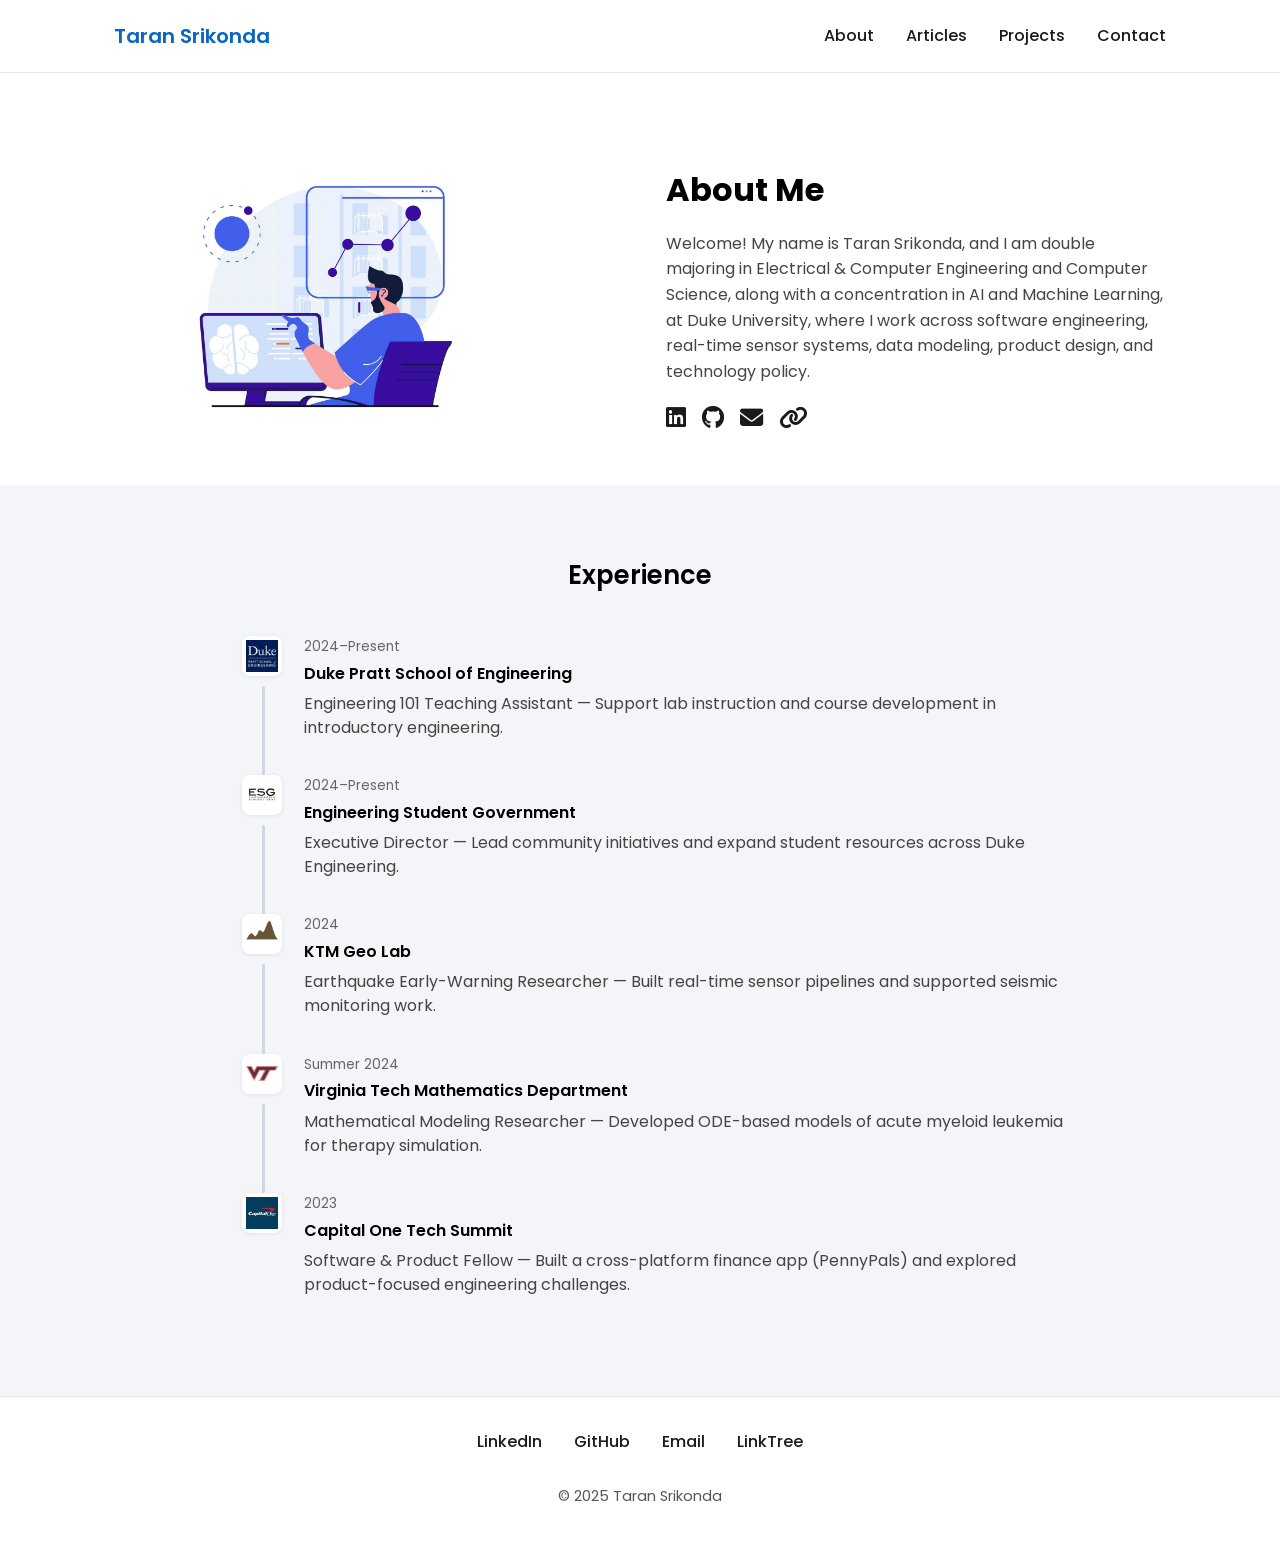
==== about.html @ 38e8a027 "Initial website upload" ====
<!doctype html>
<html lang="en">
<head>
  <meta charset="utf-8" />
  <meta name="viewport" content="width=device-width, initial-scale=1" />
  <title>About — Taran Srikonda</title>
  <meta name="description" content="About Taran Srikonda — Duke ECE/CS student working on EEWS technology, computational biology, and product development." />
  <link rel="stylesheet" href="styles/main1.css" />
  <link rel="stylesheet" href="https://cdnjs.cloudflare.com/ajax/libs/font-awesome/6.4.0/css/all.min.css">
  <style>
    /* Override timeline styles to create gaps between icons */
    .timeline::before {
      display: none !important;
    }

    .timeline-item::before {
      content: "";
      position: absolute;
      left: 12px;
      top: 50px;
      bottom: -2.2rem;
      width: 3px;
      background: #d0d7e2;
      border-radius: 2px;
      z-index: 0;
    }

    .timeline-item:last-child::before {
      display: none;
    }

    .timeline-item .timeline-icon {
      position: relative;
      flex-shrink: 0;
      z-index: 2;
    }
  </style>
</head>

<body>
  <header>
    <div class="container nav-container">
      <a class="brand" href="index.html" aria-label="Home">Taran Srikonda</a>

      <button class="hamburger" aria-label="Open menu">
        <span></span>
        <span></span>
        <span></span>
      </button>

      <ul class="nav__list" role="menubar">
        <li><a href="about.html">About</a></li>
        <li><a href="articles.html">Articles</a></li>
        <li><a href="projects.html">Projects</a></li>
        <li><a role="menuitem" href="index.html#contact" class="nav__cta">Contact</a></li>
      </ul>

      <nav class="nav-overlay">
        <button class="close-btn" aria-label="Close menu">&times;</button>
        <ul role="menubar">
          <li><a href="about.html">About</a></li>
          <li><a href="articles.html">Articles</a></li>
          <li><a href="projects.html">Projects</a></li>
          <li><a href="index.html#contact">Contact</a></li>
        </ul>
      </nav>
    </div>
  </header>

  <main>

    <section class="about-hero">
      <div class="container about-flex">
        <img src="img/scientist.png" alt="Scientist illustration" class="about-illustration">

        <div class="about-text">
          <h2>About Me</h2>
          <p>
            Welcome! My name is Taran Srikonda, and I am double majoring in Electrical & Computer Engineering and Computer Science, along with a concentration in AI and Machine Learning, at Duke University,
            where I work across software engineering, real-time sensor systems, data modeling,
            product design, and technology policy.
          </p>

          <div class="social-links">
            <a href="https://www.linkedin.com/in/taran-srikonda-ab4564234" target="_blank"><i class="fab fa-linkedin"></i></a>
            <a href="https://github.com/tarans65" target="_blank"><i class="fab fa-github"></i></a>
            <a href="mailto:tsrikonda654@gmail.com"><i class="fas fa-envelope"></i></a>
            <a href="https://linktr.ee/Taran_Sr" target="_blank"><i class="fas fa-link"></i></a>
          </div>
        </div>
      </div>
    </section>

    <!-- Experience Timeline -->
    <section class="experience">
      <h2 class="experience__title">Experience</h2>

      <div class="timeline">

        <!-- Duke Pratt -->
        <div class="timeline-item">
          <div class="timeline-icon">
            <img src="img/PrattEngineeringAssistant.jpg" alt="Duke Pratt School of Engineering">
          </div>
          <div>
            <div class="timeline-date">2024–Present</div>
            <div class="timeline-content">
              <h3>Duke Pratt School of Engineering</h3>
              <p>Engineering 101 Teaching Assistant — Support lab instruction and course development in introductory engineering.</p>
            </div>
          </div>
        </div>

        <!-- ESG -->
        <div class="timeline-item">
          <div class="timeline-icon">
            <img src="img/dukeesg.jpg" alt="Engineering Student Government">
          </div>
          <div>
            <div class="timeline-date">2024–Present</div>
            <div class="timeline-content">
              <h3>Engineering Student Government</h3>
              <p>Executive Director — Lead community initiatives and expand student resources across Duke Engineering.</p>
            </div>
          </div>
        </div>

        <!-- KTM GeoLab -->
        <div class="timeline-item">
          <div class="timeline-icon">
            <img src="img/KTMGEOLABPNG.png" alt="KTM GeoLab">
          </div>
          <div>
            <div class="timeline-date">2024</div>
            <div class="timeline-content">
              <h3>KTM Geo Lab</h3>
              <p>Earthquake Early-Warning Researcher — Built real-time sensor pipelines and supported seismic monitoring work.</p>
            </div>
          </div>
        </div>

        <!-- Virginia Tech -->
        <div class="timeline-item">
          <div class="timeline-icon">
            <img src="img/virginiatech.png" alt="Virginia Tech">
          </div>
          <div>
            <div class="timeline-date">Summer 2024</div>
            <div class="timeline-content">
              <h3>Virginia Tech Mathematics Department</h3>
              <p>Mathematical Modeling Researcher — Developed ODE-based models of acute myeloid leukemia for therapy simulation.</p>
            </div>
          </div>
        </div>

        <!-- Capital One -->
        <div class="timeline-item">
          <div class="timeline-icon">
            <img src="img/CapitalOne.jpg" alt="Capital One">
          </div>
          <div>
            <div class="timeline-date">2023</div>
            <div class="timeline-content">
              <h3>Capital One Tech Summit</h3>
              <p>Software & Product Fellow — Built a cross-platform finance app (PennyPals) and explored product-focused engineering challenges.</p>
            </div>
          </div>
        </div>

      </div>
    </section>

  </main>

  <footer>
    <div class="footer__inner">
      <div class="footer-links">
        <a href="https://www.linkedin.com/in/taran-srikonda-ab4564234" target="_blank">LinkedIn</a>
        <a href="https://github.com/tarans65" target="_blank">GitHub</a>
        <a href="mailto:tsrikonda654@gmail.com">Email</a>
        <a href="https://linktr.ee/Taran_Sr" target="_blank">LinkTree</a>
      </div>

      <p class="footer-copy">© 2025 Taran Srikonda</p>
    </div>
  </footer>

  <script>
    const hamburger = document.querySelector('.hamburger');
    const navOverlay = document.querySelector('.nav-overlay');
    const closeBtn = document.querySelector('.close-btn');

    hamburger.addEventListener('click', () => {
      navOverlay.classList.add('active');
      hamburger.classList.add('hide');
    });

    closeBtn.addEventListener('click', () => {
      navOverlay.classList.remove('active');
      hamburger.classList.remove('hide');
    });
  </script>

</body>
</html>
---- styles/main1.css ----
/* =========================================================
   BASE & GLOBAL STYLES
========================================================= */
@import url('https://fonts.googleapis.com/css2?family=Poppins:wght@400;500;600;700&display=swap');

* {
  box-sizing: border-box;
}

html, body {
  margin: 0;
  padding: 0;
  font-family: 'Poppins', sans-serif;
  line-height: 1.6;
  background-color: #ffffff;
  scroll-behavior: smooth;
}

img {
  max-width: 100%;
  display: block;
}

a {
  color: inherit;
  text-decoration: none;
}

ul {
  padding: 0;
  margin: 0;
  list-style: none;
}

.container {
  max-width: 1100px;
  margin: 0 auto;
  padding: 0 1.5rem;
}


/* =========================================================
   HEADER 
========================================================= */

header {
  background: #fff;
  border-bottom: 1px solid #e5e7eb;
}

header .container {
  height: 72px;
  display: flex;
  justify-content: space-between;
  align-items: center;
}

.brand {
  font-size: 1.25rem;
  font-weight: 600;
  color: #0a66c2;
}

.nav__list {
  display: flex;
  gap: 2rem;
  align-items: center;
}

.nav__list a {
  font-weight: 500;
  color: #1a1a1a;
  transition: 0.2s ease;
}

.nav__list a:hover,
.nav__list .active {
  color: #0a66c2;
}

/* Mobile nav control */
.hamburger {
  display: none;
  flex-direction: column;
  gap: 5px;
  background: none;
  border: none;
  cursor: pointer;
}

.hamburger span {
  width: 26px;
  height: 3px;
  background: #333;
}

.nav-overlay {
  position: fixed;
  top: 0;
  left: -100%;
  width: 100%;
  height: 100%;
  background: #eef2f7;
  padding: 2rem;
  transition: left 0.3s ease;
}

.nav-overlay.active {
  left: 0;
}

.close-btn {
  font-size: 2.25rem;
  border: none;
  background: none;
  cursor: pointer;
  display: block;
  margin-left: auto;
}

.nav-overlay ul li {
  margin: 1.3rem 0;
}

.nav-overlay ul li a {
  font-size: 1.25rem;
  font-weight: 500;
}


/* =========================================================
   HERO (HOME + ABOUT)
========================================================= */

.hero {
  padding: 3rem 0 2rem;
  text-align: center;
}

.hero__inner {
  display: flex;
  justify-content: center;
  align-items: center;
  gap: 3rem;
  text-align: left;
  margin-top: 1.5rem;
}

.hero__photo {
  width: 230px;
  height: 230px;
  border-radius: 70px;
  overflow: hidden;
}

.hero__photo img {
  width: 115%;
  height: 115%;
  object-position: center 20%;
  object-fit: cover;
}

.hero__title {
  font-size: 2.35rem;
  font-weight: 700;
}

.hero__lede {
  max-width: 55ch;
  font-size: 1rem;
  color: #444;
}

.social-links {
  display: flex;
  gap: 16px;
  margin-top: 0.75rem;
}

.social-links a {
  font-size: 1.5rem;
  color: #1a1a1a;
  transition: color 0.2s ease;
}

.social-links a:hover {
  color: #0a66c2;
}


/* =========================================================
   "WHAT I WORK ON" (HOME PAGE)
========================================================= */

.section-title {
  margin-top: 2rem;
  font-size: 1.65rem;
  font-weight: 600;
  text-align: left;
}

.work-item {
  margin-top: 1.5rem;
}

.work-item h3 {
  font-size: 1.1rem;
  font-weight: 600;
}

.work-item p {
  max-width: 70ch;
  color: #444;
}


/* =========================================================
   CONTACT SECTION 
========================================================= */

#contact {
  background: #f9fafb;
  padding: 3rem 1rem;
}

.contact-container {
  max-width: 520px;
  margin: 0 auto;
  text-align: center;
}

.contact-container h2 {
  font-size: 1.65rem;
  margin-bottom: 0.5rem;
}

.contact-subtitle {
  font-size: 0.95rem;
  color: #666;
  margin-bottom: 2rem;
}

.contact-form input,
.contact-form textarea {
  width: 100%;
  font-size: 1rem;
  padding: 0.9rem;
  border: 1px solid #d1d5db;
  border-radius: 10px;
  margin-bottom: 1.2rem;
}

.contact-form button {
  width: 100%;
  padding: 1rem;
  font-size: 1rem;
  background: #0a66c2;
  color: #fff;
  border-radius: 10px;
  border: none;
  cursor: pointer;
  margin-top: 0.3rem;
  transition: 0.2s ease;
}

.contact-form button:hover {
  background: #0957a5;
}

.direct-email {
  margin-top: 1rem;
  font-size: 0.9rem;
}

.direct-email a {
  color: #0a66c2;
  font-weight: 600;
}


/* =========================================================
   ARTICLES PAGE — MODERN STYLE (unchanged)
========================================================= */

.article-intro {
  padding: 2.5rem 0 1rem;
}

.write-about-grid {
  display: grid;
  grid-template-columns: repeat(auto-fit, minmax(260px, 1fr));
  gap: 2rem;
  max-width: 900px;
  margin: 0 auto;
  text-align: center;
}

.write-about-item .icon {
  font-size: 2.1rem;
  color: #0a66c2;
  margin-bottom: 0.4rem;
}

.article-filters {
  display: flex;
  justify-content: center;
  gap: 0.8rem;
  margin-bottom: 2rem;
  flex-wrap: wrap;
}

.filter-btn {
  padding: 0.45rem 1.2rem;
  border-radius: 999px;
  background: #eef2f7;
  border: none;
  cursor: pointer;
  font-size: 0.9rem;
}

.filter-btn.active {
  background: #0a66c2;
  color: white;
}

.modern-grid {
  display: grid;
  grid-template-columns: repeat(auto-fit, minmax(310px, 1fr));
  gap: 2rem;
}

.article-card {
  border-radius: 12px;
  background: white;
  box-shadow: 0 2px 6px rgba(0,0,0,0.08);
  transition: 0.2s ease;
}

.article-card:hover {
  transform: translateY(-4px);
  box-shadow: 0 7px 15px rgba(0,0,0,0.12);
}

/* Ensures all article thumbnails fill the card evenly */
.article-card img {
  width: 100%;
  height: 220px;          /* standard height for uniform grid */
  object-fit: cover;      /* fills the card without distortion */
  object-position: center; /* center crop */
  border-radius: 12px 12px 0 0;
}


.article-content {
  padding: 1.1rem;
}

.tag {
  background: #eef2f7;
  padding: 0.3rem 0.7rem;
  border-radius: 999px;
  font-size: 0.75rem;
  color: #0a66c2;
}

.date {
  font-size: 0.75rem;
  color: #777;
  margin-left: 0.4rem;
}

.read-more {
  color: #0a66c2;
  font-weight: 600;
}


/* =========================================================
   FOOTER 
========================================================= */

footer {
  border-top: 1px solid #e5e7eb;
  padding: 2rem 0;
  text-align: center;
}

.footer__inner {
  display: flex;
  flex-direction: column;
  gap: 1rem;
}

.footer-links {
  display: flex;
  gap: 2rem;
  justify-content: center;
}

.footer-links a {
  font-weight: 500;
  color: #1a1a1a;
}

.footer-links a:hover {
  color: #0a66c2;
}

.footer-copy {
  color: #555;
  font-size: 0.9rem;
}


/* =========================================================
   MOBILE RESPONSIVE
========================================================= */

@media (max-width: 768px) {
  .nav__list {
    display: none;
  }

  .hamburger {
    display: flex;
  }

  .hero__inner {
    flex-direction: column;
    text-align: center;
  }

  .modern-grid {
    grid-template-columns: 1fr;
  }
}
/* ====== HOMEPAGE WORK SECTION (Override Only) ====== */

.resources {
  background: #f5f7fa;
  padding: 3rem 0 4rem;
}

.resources__title {
  text-align: center;
  font-size: 1.75rem;
  font-weight: 600;
  margin-bottom: 2rem;
}

.work-grid {
  display: grid;
  grid-template-columns: repeat(auto-fit, minmax(260px, 1fr));
  gap: 2rem;
}

.work-card {
  background: #ffffff;
  padding: 1.8rem;
  border-radius: 14px;
  text-align: center;
  box-shadow: 0 2px 6px rgba(0,0,0,0.08);
  transition: 0.2s ease;
}

.work-card:hover {
  transform: translateY(-4px);
  box-shadow: 0 7px 14px rgba(0,0,0,0.12);
}

.work-icon {
  font-size: 2.2rem;
  color: #0a66c2;
  margin-bottom: 0.7rem;
}

.work-title {
  font-size: 1.15rem;
  font-weight: 600;
  margin-bottom: 0.5rem;
}

.work-card p {
  color: #444;
  margin-bottom: 0.8rem;
}

.work-link {
  color: #0a66c2;
  font-weight: 600;
  font-size: 0.9rem;
}

.work-link:hover {
  text-decoration: underline;
}

/* =========================================================
   PROJECTS PAGE
========================================================= */

/* Blue shaded header section */
.project-banner {
  background: #f0f4fa; /* light blue tint  */
  padding: 2.5rem 0;
  margin-bottom: 2.5rem;
}

.project-banner-box {
  background: #ffffff;
  border-left: 6px solid #0a66c2;
  padding: 1.6rem 2rem;
  max-width: 900px;
  margin: 0 auto;
  border-radius: 8px;
}

.project-banner-box h3 {
  margin: 0 0 0.5rem 0;
  font-size: 1.45rem;
  font-weight: 600;
}

.project-banner-box p {
  margin: 0;
  color: #555;
  font-size: 0.96rem;
}

/* Projects grid */
.project-section {
  padding: 1rem 0 4rem;
}

.project-grid-new {
  display: grid;
  grid-template-columns: repeat(auto-fit, minmax(380px, 1fr));
  gap: 2rem;
  max-width: 1100px;
  margin: 0 auto;
}

/* Card styling */
.proj-card {
  background: #ffffff;
  border-radius: 14px;
  overflow: hidden;
  box-shadow: 0 2px 8px rgba(0,0,0,0.08);
  transition: 0.25s ease;
}

.proj-card:hover {
  transform: translateY(-4px);
  box-shadow: 0 7px 18px rgba(0,0,0,0.12);
}

/* PERFECT IMAGE FITTING */
.proj-img img {
  width: 100%;
  height: 220px;        /* consistent height */
  object-fit: cover;    /* crop properly */
  object-position: center;
}

/* Card body */
.proj-body {
  padding: 1.35rem 1.35rem 1.6rem;
}

.proj-tags {
  margin-bottom: 0.75rem;
}

.proj-tags span {
  background: #eef2f7;
  color: #0a66c2;
  padding: 0.28rem 0.65rem;
  border-radius: 999px;
  font-size: 0.75rem;
  font-weight: 500;
  margin-right: 0.4rem;
}

.proj-body h3 {
  margin: 0.35rem 0 0.55rem;
  font-size: 1.15rem;
  font-weight: 600;
}

.proj-body p {
  color: #444;
  line-height: 1.55;
  margin-bottom: 1rem;
}

.proj-link {
  color: #0a66c2;
  font-weight: 600;
  font-size: 0.95rem;
  display: inline-block;
  margin-top: 0.4rem;
}

.proj-link:hover {
  text-decoration: underline;
}

/* MOBILE */
@media (max-width: 768px) {
  .project-grid-new {
    grid-template-columns: 1fr;
  }
  
  .proj-img img {
    height: 200px;
  }
}

/* PennyPals image: reduced cropping but still fills nicely */
.proj-img.pennypals img {
  object-fit: cover;
  object-position: center 55%;  /* shifts upward slightly so more is visible */
  transform: scale(0.99);       /* zooms OUT slightly but still fills card */
  height: 200px;
  width: 100%;
}

/* =========================================================
   ABOUT PAGE — HERO SECTION
========================================================= */

.about-hero {
  padding: 4rem 0 3rem;
}

.about-flex {
  display: flex;
  align-items: center;
  justify-content: space-between;
  gap: 3rem;
}

.about-illustration {
  width: 420px;
  max-width: 100%;
  object-fit: contain;
}

.about-text {
  max-width: 500px;
}

.about-text h2 {
  font-size: 2rem;
  font-weight: 700;
  margin-bottom: 0.8rem;
}

.about-text p {
  font-size: 1rem;
  color: #444;
  line-height: 1.6;
}

/* Social links  */
.about-text .social-links a {
  font-size: 1.45rem;
  color: #1a1a1a;
  transition: 0.2s ease;
}

.about-text .social-links a:hover {
  color: #0a66c2;
}

/* MOBILE */
@media (max-width: 900px) {
  .about-flex {
    flex-direction: column;
    text-align: center;
  }
}
/* =========================================================
   FIXED EXPERIENCE TIMELINE 
========================================================= */

.experience {
  background: #f3f5f9;      /* same soft gray background */
  padding: 3rem 0 4rem;
}

.experience__title {
  font-size: 1.6rem;
  font-weight: 600;
  text-align: center;
  margin-bottom: 2.5rem;
}

/* Timeline container */
.timeline {
  max-width: 900px;
  margin: 0 auto;
  position: relative;
  padding-left: 60px; /* space for the vertical line */
}

/* Vertical line */
.timeline::before {
  content: "";
  position: absolute;
  left: 32px;
  top: 0;
  bottom: 0;
  width: 3px;
  background: #d0d7e2;
  border-radius: 2px;
}

/* Individual item */
.timeline-item {
  display: flex;
  align-items: flex-start;
  gap: 1.4rem;
  margin-bottom: 2.2rem;
  position: relative;
}

/* LOGO ICON (NO BLUE DOT) */
.timeline-item .timeline-icon {
  width: 40px;
  height: 40px;
  padding: 4px;
  background: #fff;
  border-radius: 8px;
  box-shadow: 0 1px 4px rgba(0,0,0,0.08);
  z-index: 2;
  margin-left: -8px; /* aligns with the vertical line */
}

.timeline-item .timeline-icon img {
  width: 100%;
  height: 100%;
  object-fit: contain;
}

/* DATE + TEXT BLOCK */
.timeline-date {
  font-size: 0.85rem;
  color: #666;
  margin-bottom: 0.2rem;
}

.timeline-content h3 {
  font-size: 1rem;
  margin: 0 0 0.35rem;
  font-weight: 600;
}

.timeline-content p {
  margin: 0;
  color: #444;
  line-height: 1.5;
}
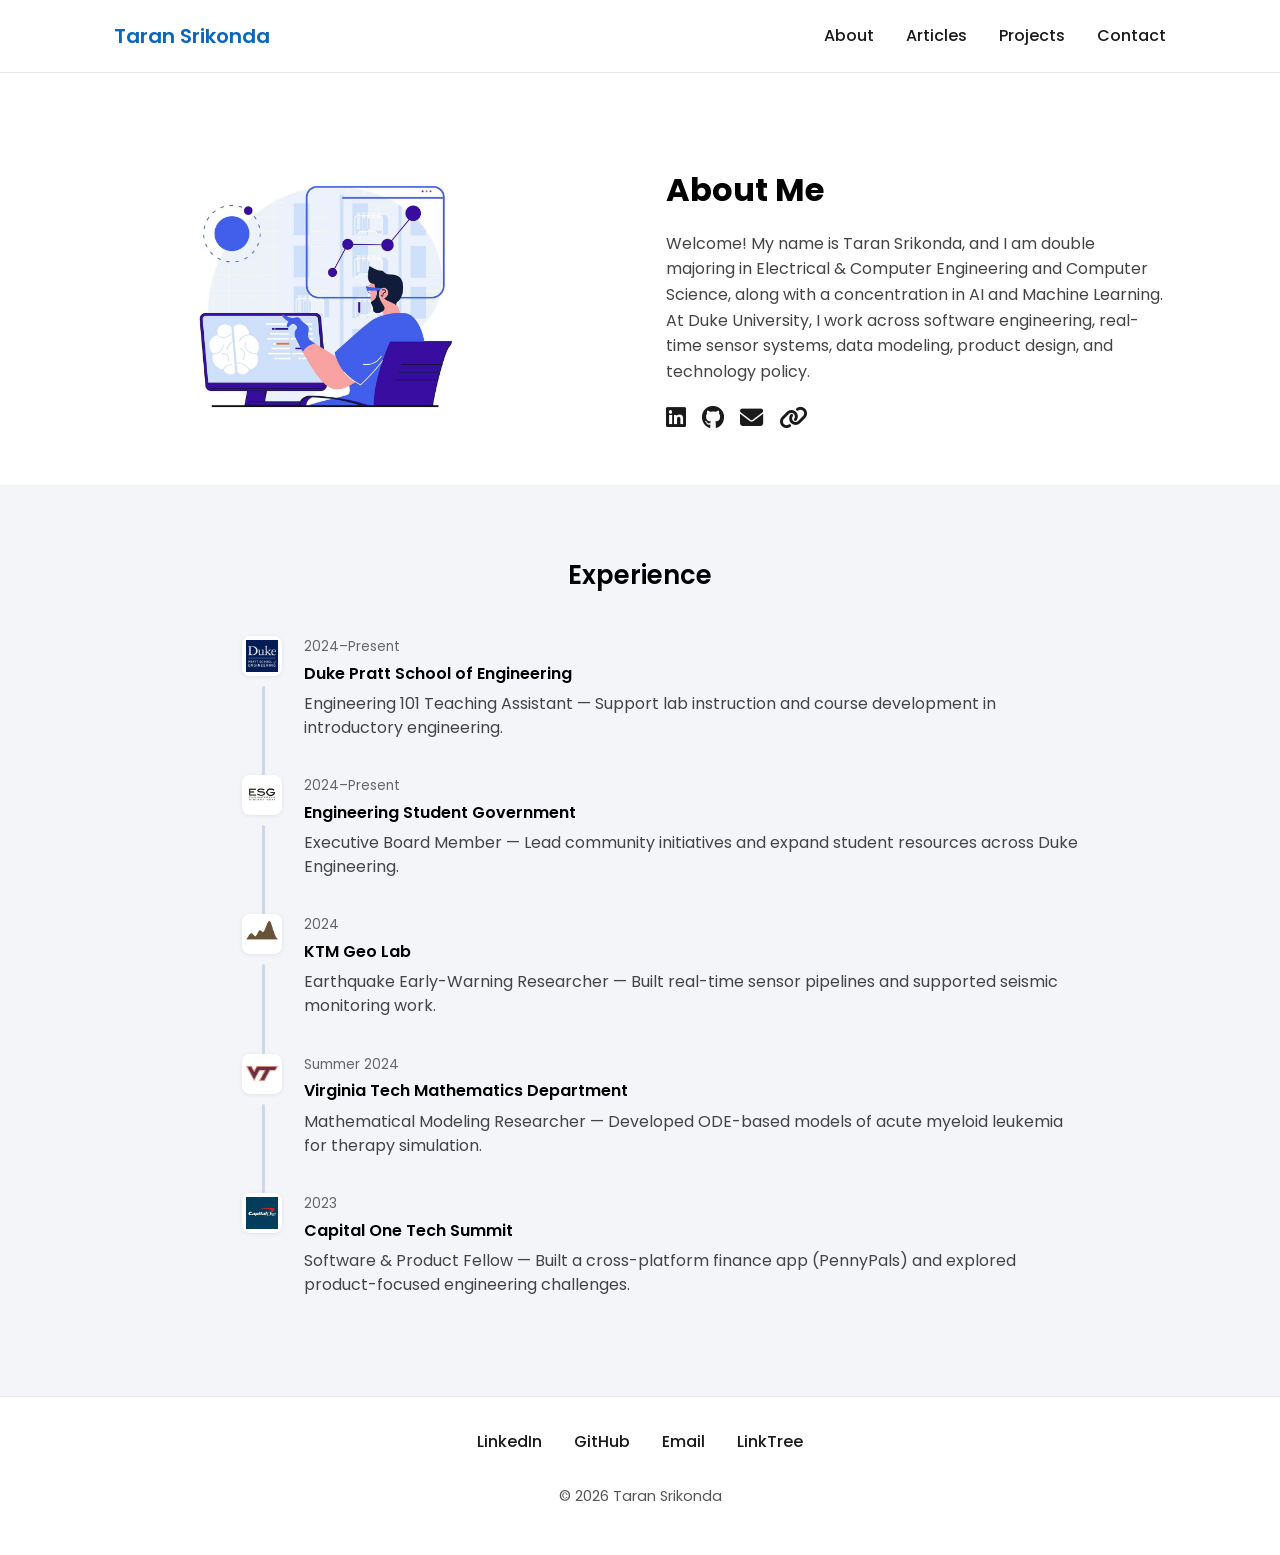
==== commit 5304f764: "Initial commit: personal website" ====
--- a/about.html
+++ b/about.html
@@ -76,8 +76,8 @@
         <div class="about-text">
           <h2>About Me</h2>
           <p>
-            Welcome! My name is Taran Srikonda, and I am double majoring in Electrical & Computer Engineering and Computer Science, along with a concentration in AI and Machine Learning, at Duke University,
-            where I work across software engineering, real-time sensor systems, data modeling,
+            Welcome! My name is Taran Srikonda, and I am double majoring in Electrical & Computer Engineering and Computer Science, along with a concentration in AI and Machine Learning. At Duke University,
+            I work across software engineering, real-time sensor systems, data modeling,
             product design, and technology policy.
           </p>
 
@@ -120,7 +120,7 @@
             <div class="timeline-date">2024–Present</div>
             <div class="timeline-content">
               <h3>Engineering Student Government</h3>
-              <p>Executive Director — Lead community initiatives and expand student resources across Duke Engineering.</p>
+              <p>Executive Board Member — Lead community initiatives and expand student resources across Duke Engineering.</p>
             </div>
           </div>
         </div>
@@ -181,7 +181,7 @@
         <a href="https://linktr.ee/Taran_Sr" target="_blank">LinkTree</a>
       </div>
 
-      <p class="footer-copy">© 2025 Taran Srikonda</p>
+      <p class="footer-copy">© 2026 Taran Srikonda</p>
     </div>
   </footer>
 
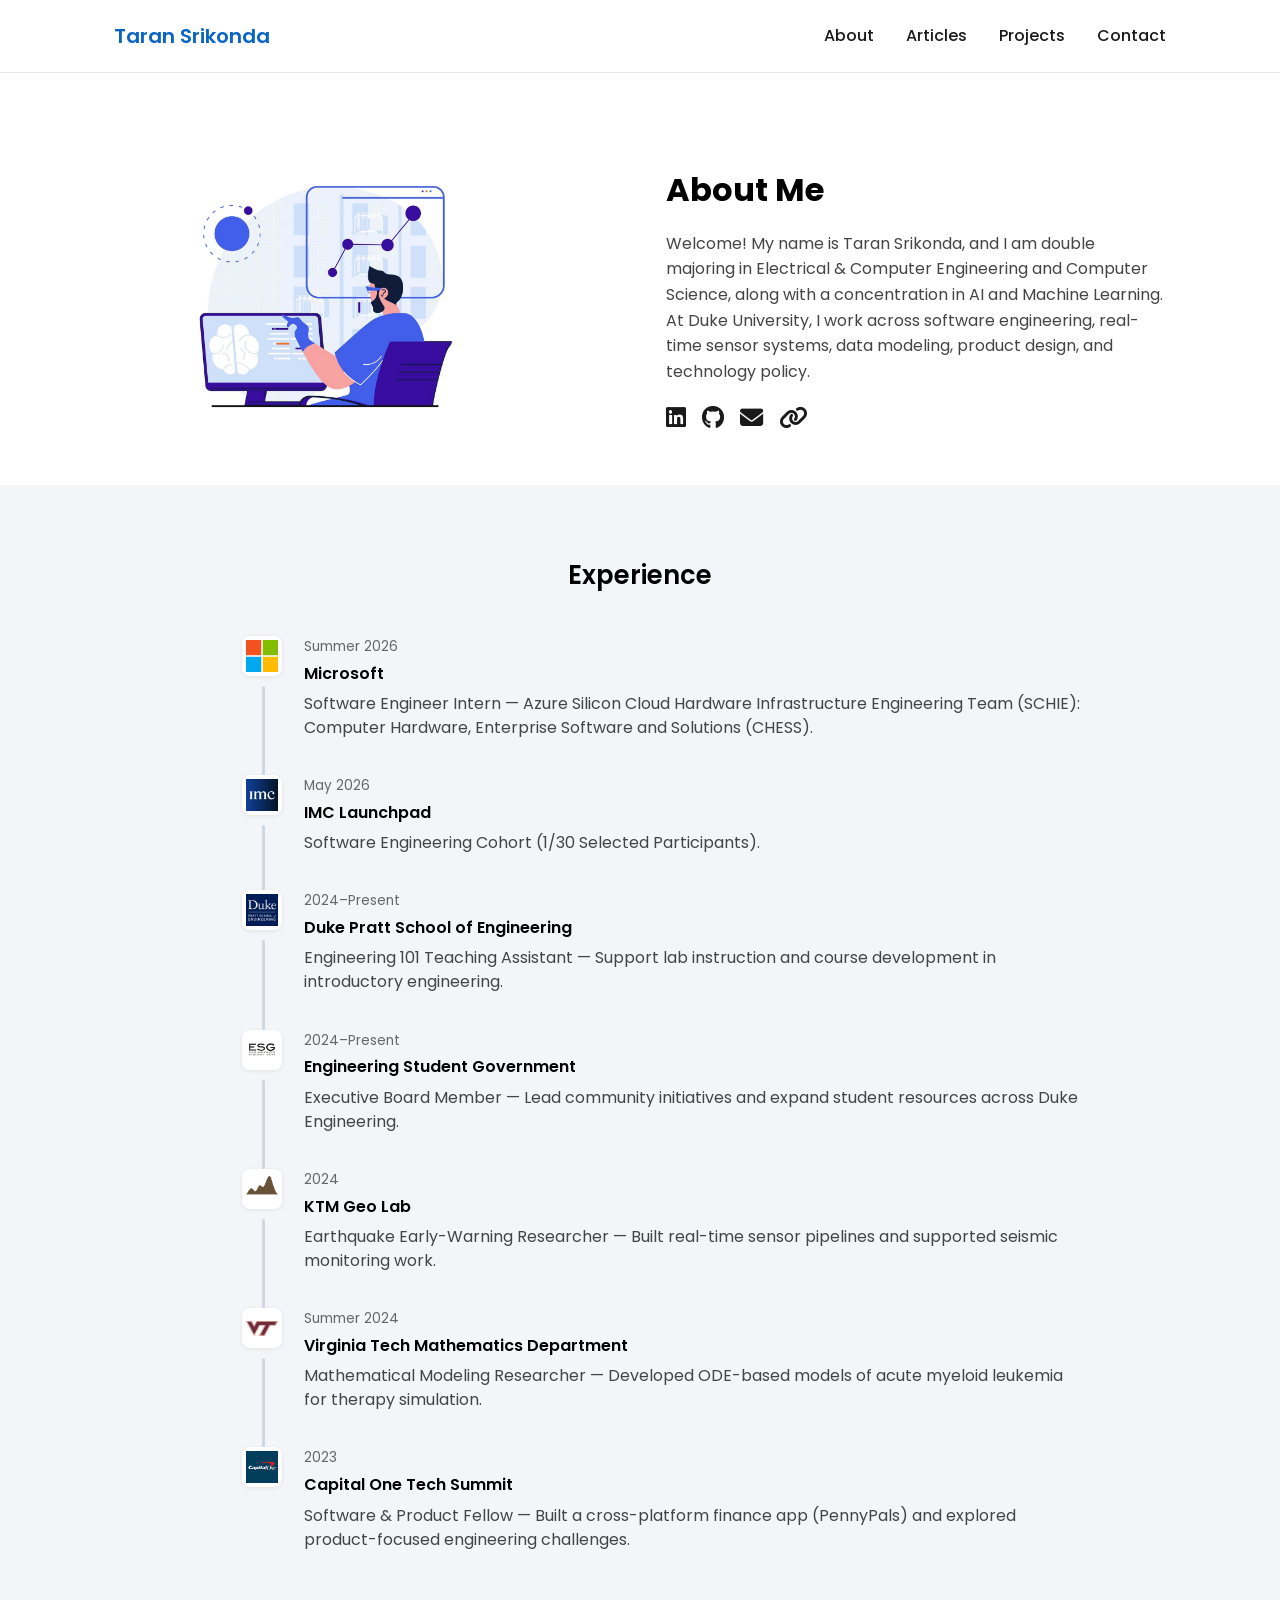
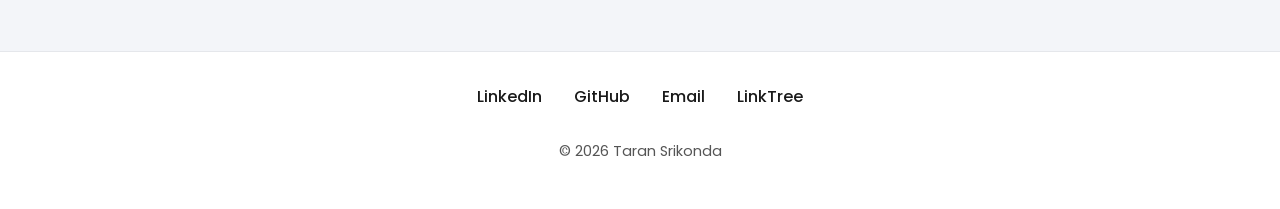
==== commit 7862ab78: "Update about.html" ====
--- a/about.html
+++ b/about.html
@@ -97,6 +97,34 @@
 
       <div class="timeline">
 
+        <!-- Microsoft -->
+        <div class="timeline-item">
+          <div class="timeline-icon">
+            <img src="img/microsoft.png" alt="Microsoft">
+          </div>
+          <div>
+            <div class="timeline-date">Summer 2026</div>
+            <div class="timeline-content">
+              <h3>Microsoft</h3>
+              <p>Software Engineer Intern — Azure Silicon Cloud Hardware Infrastructure Engineering Team (SCHIE): Computer Hardware, Enterprise Software and Solutions (CHESS).</p>
+            </div>
+          </div>
+        </div>
+
+        <!-- IMC Launchpad -->
+        <div class="timeline-item">
+          <div class="timeline-icon">
+            <img src="img/imc.png" alt="IMC Launchpad">
+          </div>
+          <div>
+            <div class="timeline-date">May 2026</div>
+            <div class="timeline-content">
+              <h3>IMC Launchpad</h3>
+              <p>Software Engineering Cohort (1/30 Selected Participants).</p>
+            </div>
+          </div>
+        </div>
+
         <!-- Duke Pratt -->
         <div class="timeline-item">
           <div class="timeline-icon">
@@ -202,4 +230,4 @@
   </script>
 
 </body>
-</html>+</html>
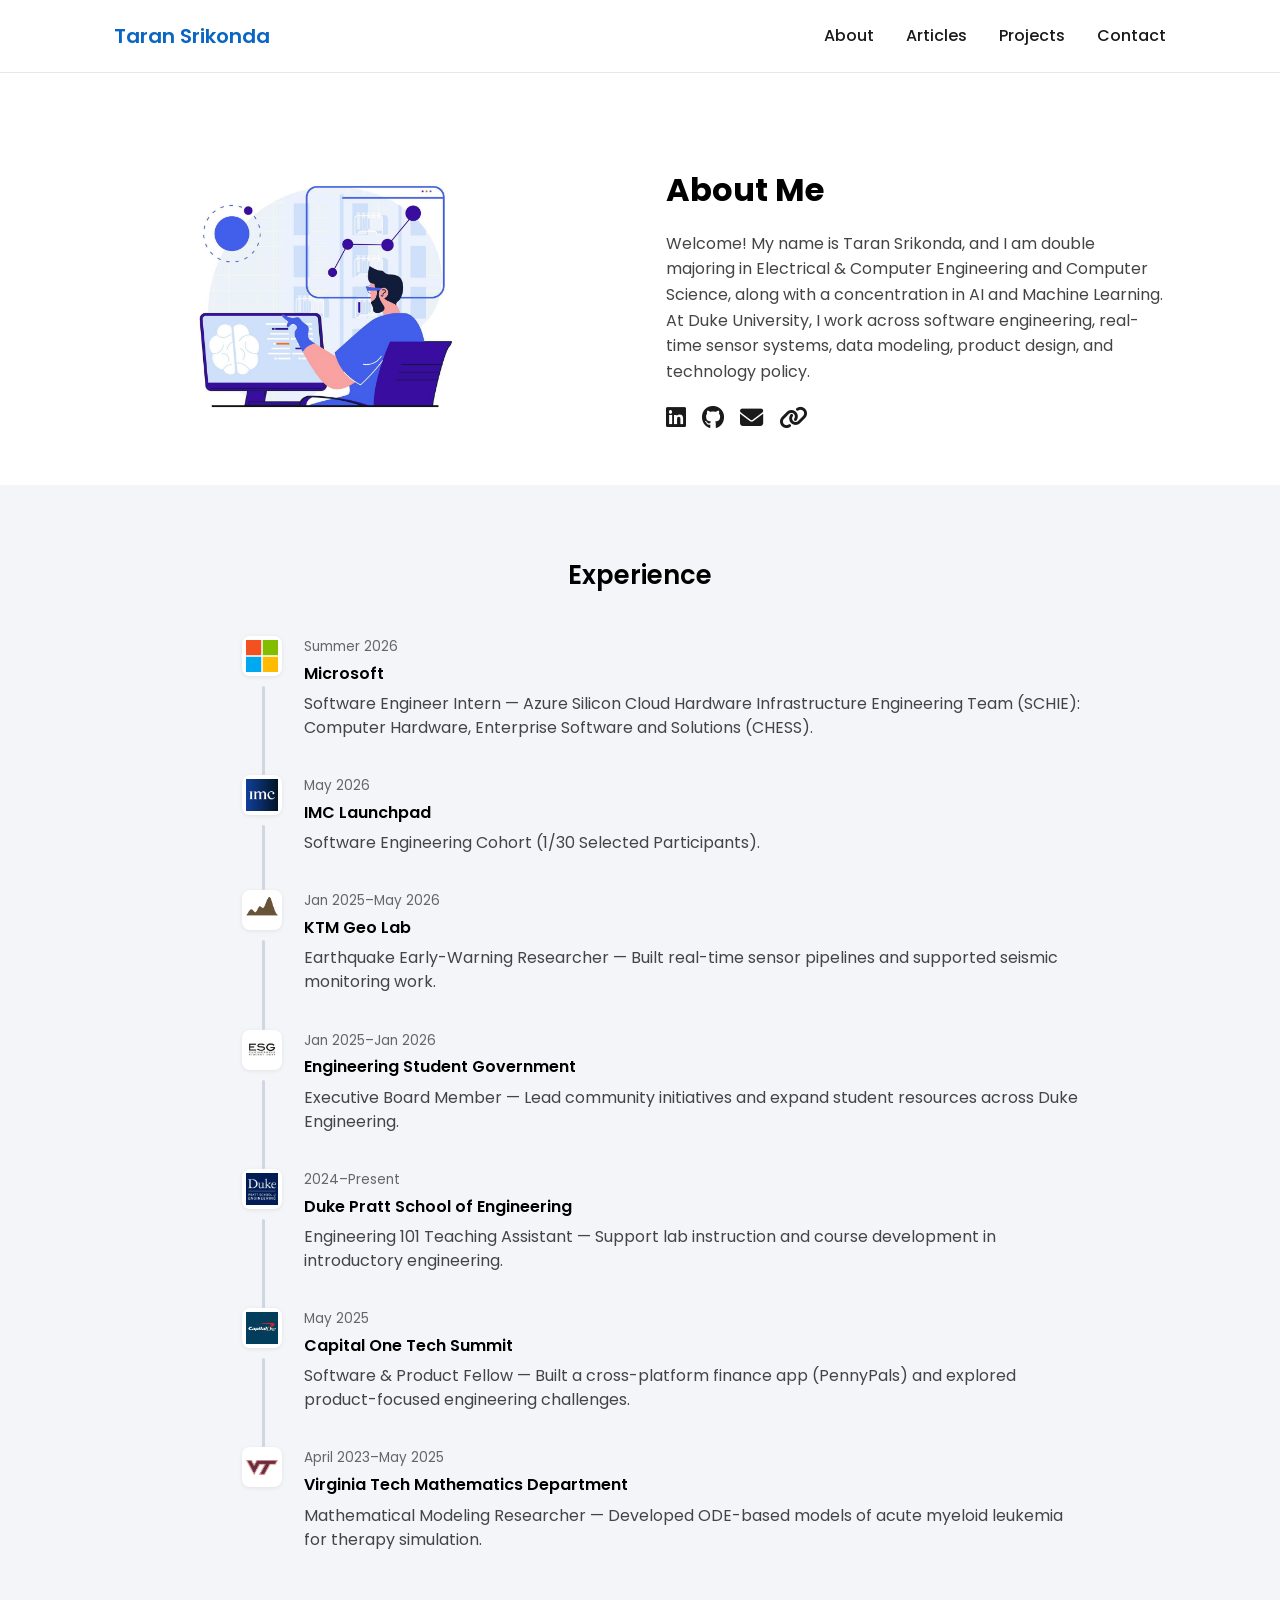
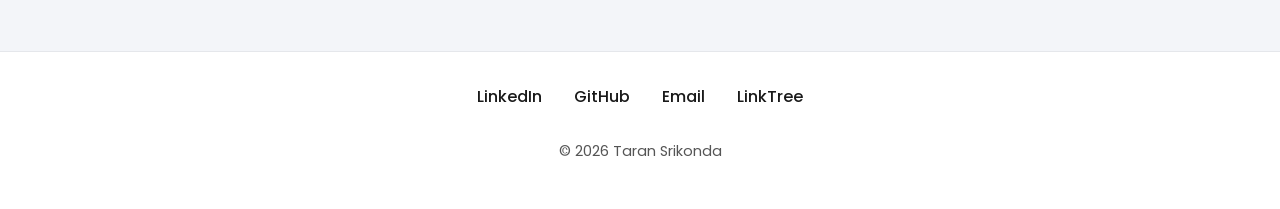
==== commit 3cb3615a: "Update about.html" ====
--- a/about.html
+++ b/about.html
@@ -125,6 +125,34 @@
           </div>
         </div>
 
+        <!-- KTM GeoLab -->
+        <div class="timeline-item">
+          <div class="timeline-icon">
+            <img src="img/KTMGEOLABPNG.png" alt="KTM GeoLab">
+          </div>
+          <div>
+            <div class="timeline-date">Jan 2025–May 2026</div>
+            <div class="timeline-content">
+              <h3>KTM Geo Lab</h3>
+              <p>Earthquake Early-Warning Researcher — Built real-time sensor pipelines and supported seismic monitoring work.</p>
+            </div>
+          </div>
+        </div>
+
+        <!-- ESG -->
+        <div class="timeline-item">
+          <div class="timeline-icon">
+            <img src="img/dukeesg.jpg" alt="Engineering Student Government">
+          </div>
+          <div>
+            <div class="timeline-date">Jan 2025–Jan 2026</div>
+            <div class="timeline-content">
+              <h3>Engineering Student Government</h3>
+              <p>Executive Board Member — Lead community initiatives and expand student resources across Duke Engineering.</p>
+            </div>
+          </div>
+        </div>
+
         <!-- Duke Pratt -->
         <div class="timeline-item">
           <div class="timeline-icon">
@@ -139,30 +167,16 @@
           </div>
         </div>
 
-        <!-- ESG -->
-        <div class="timeline-item">
-          <div class="timeline-icon">
-            <img src="img/dukeesg.jpg" alt="Engineering Student Government">
-          </div>
-          <div>
-            <div class="timeline-date">2024–Present</div>
-            <div class="timeline-content">
-              <h3>Engineering Student Government</h3>
-              <p>Executive Board Member — Lead community initiatives and expand student resources across Duke Engineering.</p>
-            </div>
-          </div>
-        </div>
-
-        <!-- KTM GeoLab -->
-        <div class="timeline-item">
-          <div class="timeline-icon">
-            <img src="img/KTMGEOLABPNG.png" alt="KTM GeoLab">
-          </div>
-          <div>
-            <div class="timeline-date">2024</div>
-            <div class="timeline-content">
-              <h3>KTM Geo Lab</h3>
-              <p>Earthquake Early-Warning Researcher — Built real-time sensor pipelines and supported seismic monitoring work.</p>
+        <!-- Capital One -->
+        <div class="timeline-item">
+          <div class="timeline-icon">
+            <img src="img/CapitalOne.jpg" alt="Capital One">
+          </div>
+          <div>
+            <div class="timeline-date">May 2025</div>
+            <div class="timeline-content">
+              <h3>Capital One Tech Summit</h3>
+              <p>Software & Product Fellow — Built a cross-platform finance app (PennyPals) and explored product-focused engineering challenges.</p>
             </div>
           </div>
         </div>
@@ -173,24 +187,10 @@
             <img src="img/virginiatech.png" alt="Virginia Tech">
           </div>
           <div>
-            <div class="timeline-date">Summer 2024</div>
+            <div class="timeline-date">April 2023–May 2025</div>
             <div class="timeline-content">
               <h3>Virginia Tech Mathematics Department</h3>
               <p>Mathematical Modeling Researcher — Developed ODE-based models of acute myeloid leukemia for therapy simulation.</p>
-            </div>
-          </div>
-        </div>
-
-        <!-- Capital One -->
-        <div class="timeline-item">
-          <div class="timeline-icon">
-            <img src="img/CapitalOne.jpg" alt="Capital One">
-          </div>
-          <div>
-            <div class="timeline-date">2023</div>
-            <div class="timeline-content">
-              <h3>Capital One Tech Summit</h3>
-              <p>Software & Product Fellow — Built a cross-platform finance app (PennyPals) and explored product-focused engineering challenges.</p>
             </div>
           </div>
         </div>
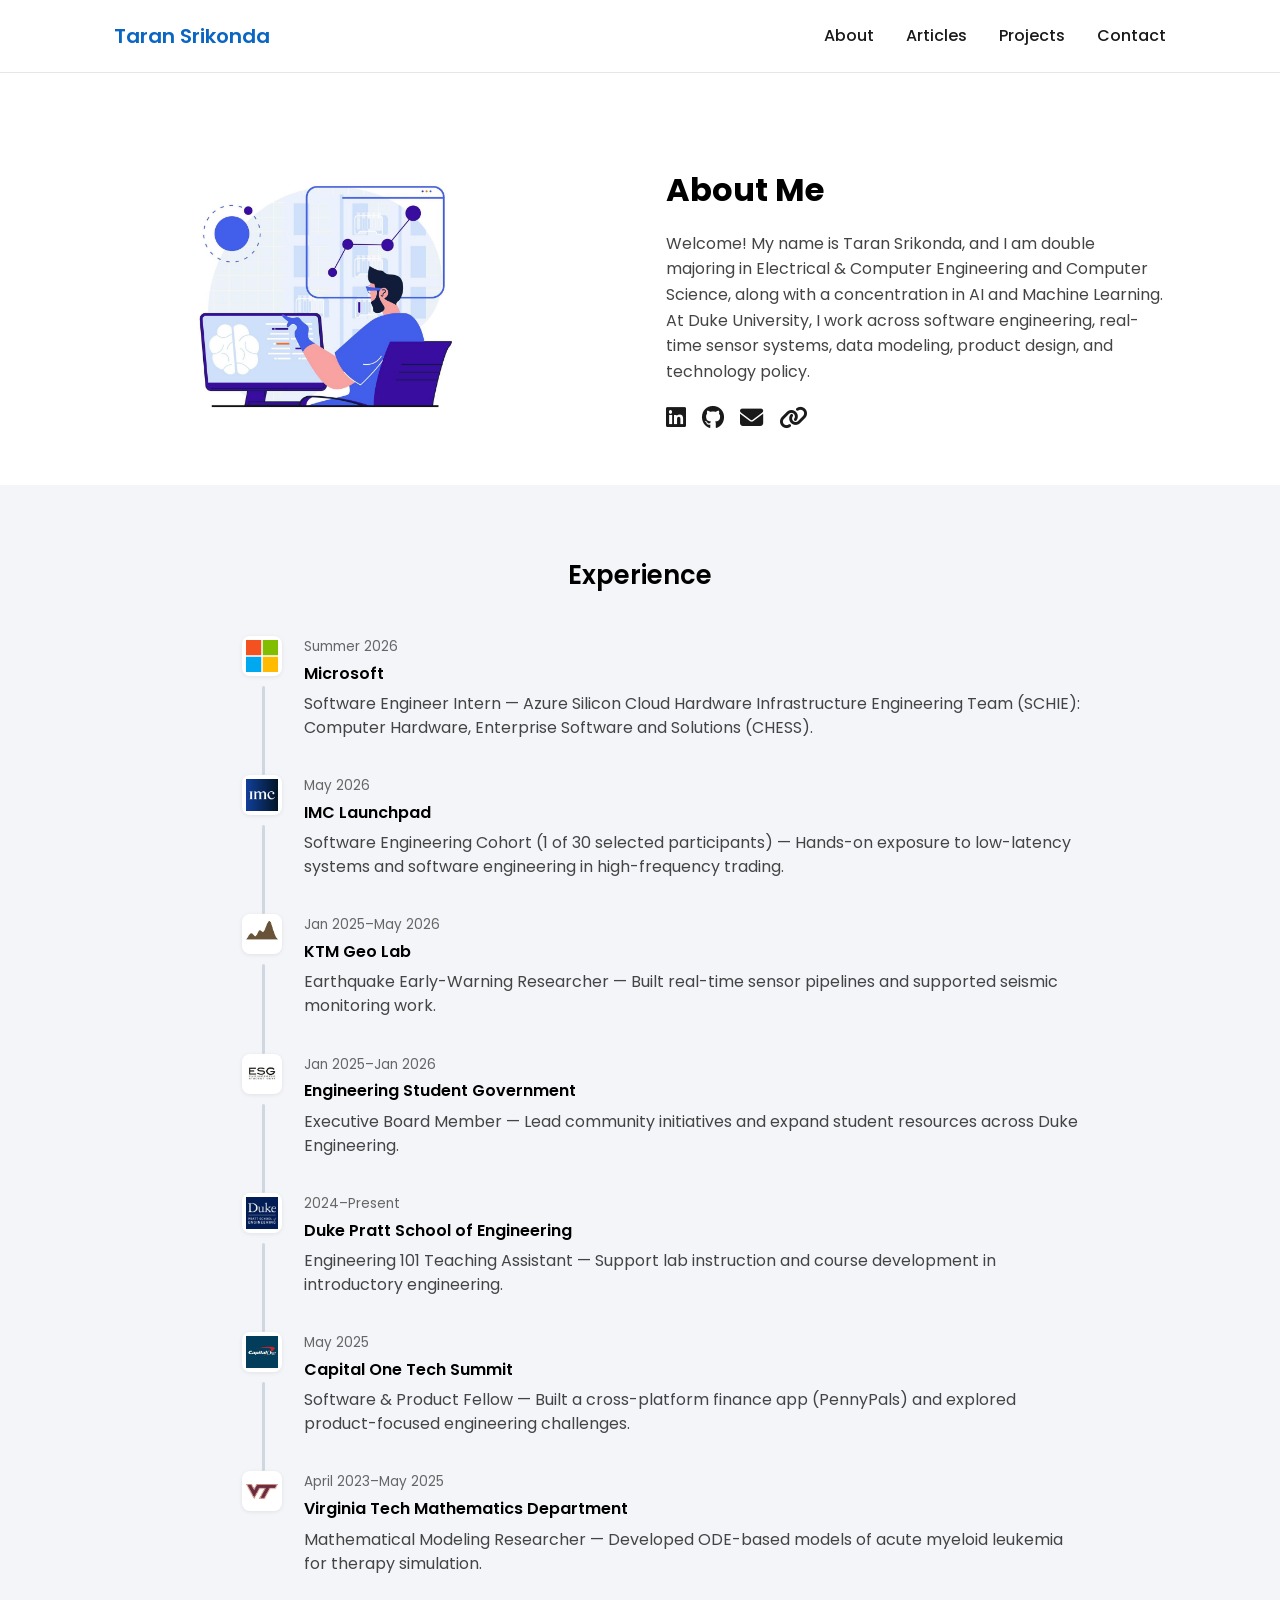
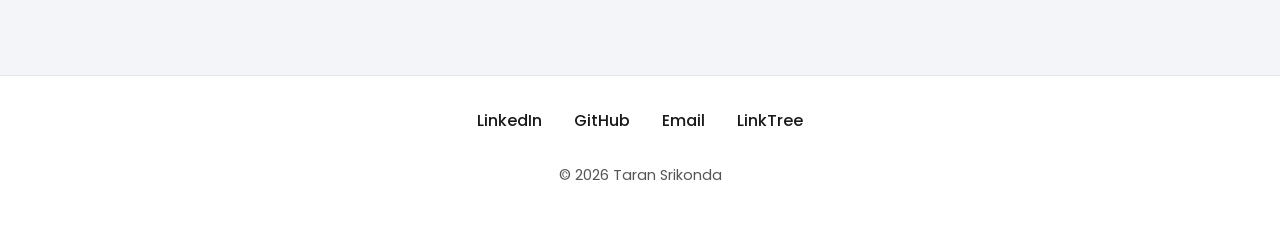
==== commit 2dd0eebc: "Update about.html" ====
--- a/about.html
+++ b/about.html
@@ -120,7 +120,7 @@
             <div class="timeline-date">May 2026</div>
             <div class="timeline-content">
               <h3>IMC Launchpad</h3>
-              <p>Software Engineering Cohort (1/30 Selected Participants).</p>
+              <p>Software Engineering Cohort (1 of 30 selected participants) — Hands-on exposure to low-latency systems and software engineering in high-frequency trading.</p>
             </div>
           </div>
         </div>
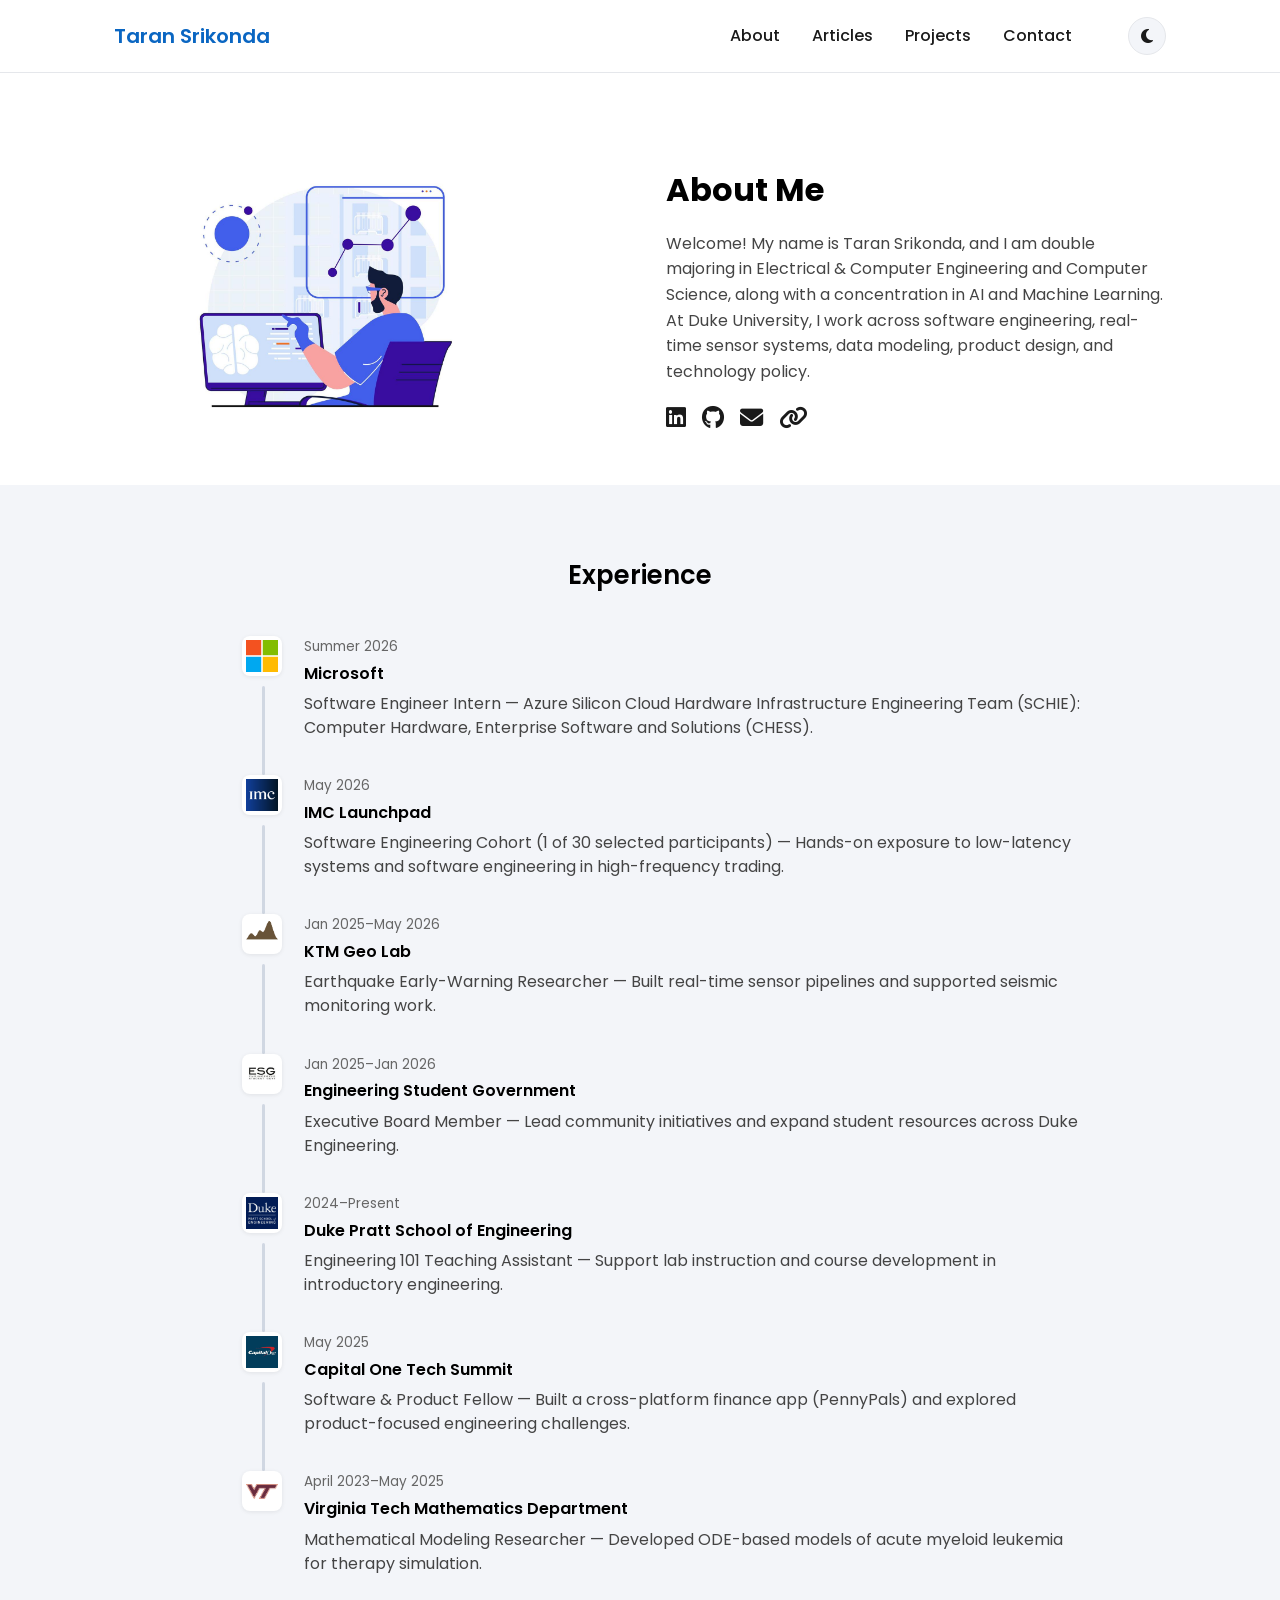
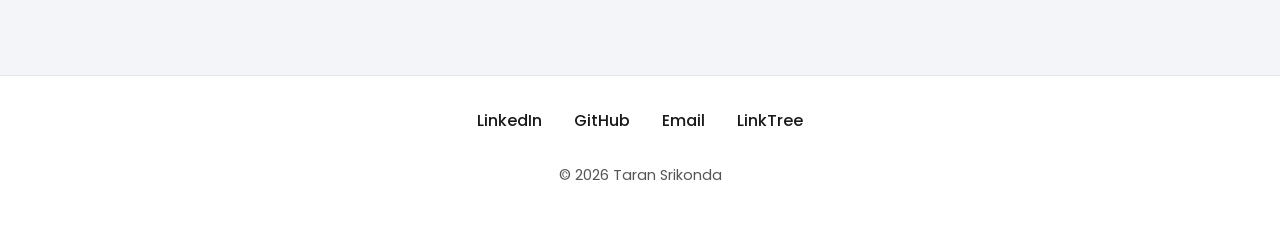
==== commit c027e448: "Update about.html" ====
--- a/about.html
+++ b/about.html
@@ -7,7 +7,14 @@
   <meta name="description" content="About Taran Srikonda — Duke ECE/CS student working on EEWS technology, computational biology, and product development." />
   <link rel="stylesheet" href="styles/main1.css" />
   <link rel="stylesheet" href="https://cdnjs.cloudflare.com/ajax/libs/font-awesome/6.4.0/css/all.min.css">
+  <script>
+    if (localStorage.getItem('theme') === 'dark') {
+      document.documentElement.classList.add('dark-preload');
+    }
+  </script>
   <style>
+    html.dark-preload body { background-color: #0f1419; }
+
     /* Override timeline styles to create gaps between icons */
     .timeline::before {
       display: none !important;
@@ -34,6 +41,10 @@
       flex-shrink: 0;
       z-index: 2;
     }
+
+    body.dark .timeline-item::before {
+      background: #30363d;
+    }
   </style>
 </head>
 
@@ -53,6 +64,11 @@
         <li><a href="articles.html">Articles</a></li>
         <li><a href="projects.html">Projects</a></li>
         <li><a role="menuitem" href="index.html#contact" class="nav__cta">Contact</a></li>
+        <li>
+          <button class="theme-toggle" aria-label="Toggle dark mode">
+            <i class="fas fa-moon"></i>
+          </button>
+        </li>
       </ul>
 
       <nav class="nav-overlay">
@@ -229,5 +245,35 @@
     });
   </script>
 
+  <!-- DARK MODE TOGGLE SCRIPT -->
+  <script>
+    (function () {
+      const body = document.body;
+      const toggle = document.querySelector('.theme-toggle');
+      const icon = toggle ? toggle.querySelector('i') : null;
+
+      document.documentElement.classList.remove('dark-preload');
+      if (localStorage.getItem('theme') === 'dark') {
+        body.classList.add('dark');
+        if (icon) { icon.classList.remove('fa-moon'); icon.classList.add('fa-sun'); }
+      }
+
+      if (toggle) {
+        toggle.addEventListener('click', () => {
+          toggle.classList.add('switching');
+          setTimeout(() => {
+            const isDark = body.classList.toggle('dark');
+            localStorage.setItem('theme', isDark ? 'dark' : 'light');
+            if (icon) {
+              icon.classList.toggle('fa-moon', !isDark);
+              icon.classList.toggle('fa-sun', isDark);
+            }
+            toggle.classList.remove('switching');
+          }, 200);
+        });
+      }
+    })();
+  </script>
+
 </body>
 </html>
--- a/styles/main1.css
+++ b/styles/main1.css
@@ -761,3 +761,301 @@
   color: #444;
   line-height: 1.5;
 }
+
+
+/* =========================================================
+   DARK MODE TOGGLE BUTTON
+========================================================= */
+
+.theme-toggle {
+  width: 38px;
+  height: 38px;
+  border-radius: 50%;
+  border: 1px solid #e5e7eb;
+  background: #f3f5f9;
+  color: #1a1a1a;
+  cursor: pointer;
+  display: flex;
+  align-items: center;
+  justify-content: center;
+  font-size: 1rem;
+  margin-left: 1.5rem;
+  flex-shrink: 0;
+  transition: background 0.3s ease, border-color 0.3s ease, transform 0.2s ease;
+  position: relative;
+  overflow: hidden;
+}
+
+.theme-toggle:hover {
+  transform: scale(1.08);
+}
+
+/* The icon inside fades + rotates when switching */
+.theme-toggle i {
+  transition: transform 0.4s ease, opacity 0.3s ease;
+}
+
+.theme-toggle.switching i {
+  transform: rotate(180deg) scale(0.3);
+  opacity: 0;
+}
+
+/* Keep the toggle aligned in the mobile overlay too */
+.nav-overlay .theme-toggle {
+  margin-left: 0;
+  margin-top: 1.3rem;
+}
+
+
+/* =========================================================
+   DARK MODE THEME
+   Activated by adding class "dark" to <body>.
+   Smooth color transitions on the big surfaces.
+========================================================= */
+
+body.dark {
+  background-color: #0f1419;
+}
+
+body.dark,
+body.dark .hero__lede,
+body.dark .work-item p,
+body.dark .about-text p,
+body.dark .timeline-content p,
+body.dark .proj-body p,
+body.dark .proj-body,
+body.dark .work-card p {
+  color: #c9d1d9;
+}
+
+/* Smooth transition for theme switch on major surfaces */
+body,
+header,
+footer,
+.resources,
+.experience,
+.work-card,
+.article-card,
+.proj-card,
+#contact,
+.theme-toggle {
+  transition: background-color 0.35s ease, color 0.35s ease, border-color 0.35s ease;
+}
+
+/* Header */
+body.dark header {
+  background: #161b22;
+  border-bottom-color: #30363d;
+}
+
+body.dark .nav__list a {
+  color: #c9d1d9;
+}
+
+body.dark .nav__list a:hover,
+body.dark .nav__list .active {
+  color: #58a6ff;
+}
+
+body.dark .brand {
+  color: #58a6ff;
+}
+
+body.dark .hamburger span {
+  background: #c9d1d9;
+}
+
+/* Toggle button in dark mode */
+body.dark .theme-toggle {
+  background: #21262d;
+  border-color: #30363d;
+  color: #f0c674;
+}
+
+/* Mobile nav overlay */
+body.dark .nav-overlay {
+  background: #161b22;
+}
+
+/* Headings */
+body.dark h1,
+body.dark h2,
+body.dark h3,
+body.dark .hero__title,
+body.dark .about-text h2,
+body.dark .resources__title,
+body.dark .experience__title,
+body.dark .section-title,
+body.dark .work-title,
+body.dark .proj-body h3,
+body.dark .timeline-content h3,
+body.dark .contact-container h2 {
+  color: #f0f6fc;
+}
+
+/* "What I work on" section */
+body.dark .resources {
+  background: #161b22;
+}
+
+body.dark .work-card {
+  background: #21262d;
+  box-shadow: 0 2px 6px rgba(0,0,0,0.4);
+}
+
+body.dark .work-card:hover {
+  box-shadow: 0 7px 14px rgba(0,0,0,0.5);
+}
+
+body.dark .work-icon,
+body.dark .work-link {
+  color: #58a6ff;
+}
+
+/* Contact section */
+body.dark #contact {
+  background: #161b22;
+}
+
+body.dark .contact-subtitle {
+  color: #8b949e;
+}
+
+body.dark .contact-form input,
+body.dark .contact-form textarea {
+  background: #0d1117;
+  border-color: #30363d;
+  color: #f0f6fc;
+}
+
+body.dark .contact-form input::placeholder,
+body.dark .contact-form textarea::placeholder {
+  color: #6e7681;
+}
+
+body.dark .contact-form button {
+  background: #1f6feb;
+}
+
+body.dark .contact-form button:hover {
+  background: #388bfd;
+}
+
+body.dark .direct-email a {
+  color: #58a6ff;
+}
+
+/* Social links */
+body.dark .social-links a {
+  color: #c9d1d9;
+}
+
+body.dark .social-links a:hover,
+body.dark .about-text .social-links a {
+  color: #c9d1d9;
+}
+
+body.dark .about-text .social-links a:hover,
+body.dark .social-links a:hover {
+  color: #58a6ff;
+}
+
+/* Footer */
+body.dark footer {
+  border-top-color: #30363d;
+}
+
+body.dark .footer-links a {
+  color: #c9d1d9;
+}
+
+body.dark .footer-links a:hover {
+  color: #58a6ff;
+}
+
+body.dark .footer-copy {
+  color: #8b949e;
+}
+
+/* Articles page */
+body.dark .write-about-item .icon {
+  color: #58a6ff;
+}
+
+body.dark .filter-btn {
+  background: #21262d;
+  color: #c9d1d9;
+}
+
+body.dark .filter-btn.active {
+  background: #1f6feb;
+  color: #fff;
+}
+
+body.dark .article-card {
+  background: #21262d;
+  box-shadow: 0 2px 6px rgba(0,0,0,0.4);
+}
+
+body.dark .article-card:hover {
+  box-shadow: 0 7px 15px rgba(0,0,0,0.5);
+}
+
+body.dark .tag,
+body.dark .proj-tags span {
+  background: #1c2430;
+  color: #58a6ff;
+}
+
+body.dark .date {
+  color: #8b949e;
+}
+
+body.dark .read-more {
+  color: #58a6ff;
+}
+
+/* Projects page */
+body.dark .project-banner {
+  background: #161b22;
+}
+
+body.dark .project-banner-box {
+  background: #21262d;
+  border-left-color: #1f6feb;
+}
+
+body.dark .project-banner-box p {
+  color: #8b949e;
+}
+
+body.dark .proj-card {
+  background: #21262d;
+  box-shadow: 0 2px 8px rgba(0,0,0,0.4);
+}
+
+body.dark .proj-card:hover {
+  box-shadow: 0 7px 18px rgba(0,0,0,0.5);
+}
+
+body.dark .proj-link {
+  color: #58a6ff;
+}
+
+/* About page experience timeline */
+body.dark .experience {
+  background: #161b22;
+}
+
+body.dark .timeline::before,
+body.dark .timeline-item::before {
+  background: #30363d;
+}
+
+body.dark .timeline-item .timeline-icon {
+  background: #f3f5f9;  /* keep logos on light chip so they stay visible */
+}
+
+body.dark .timeline-date {
+  color: #8b949e;
+}
